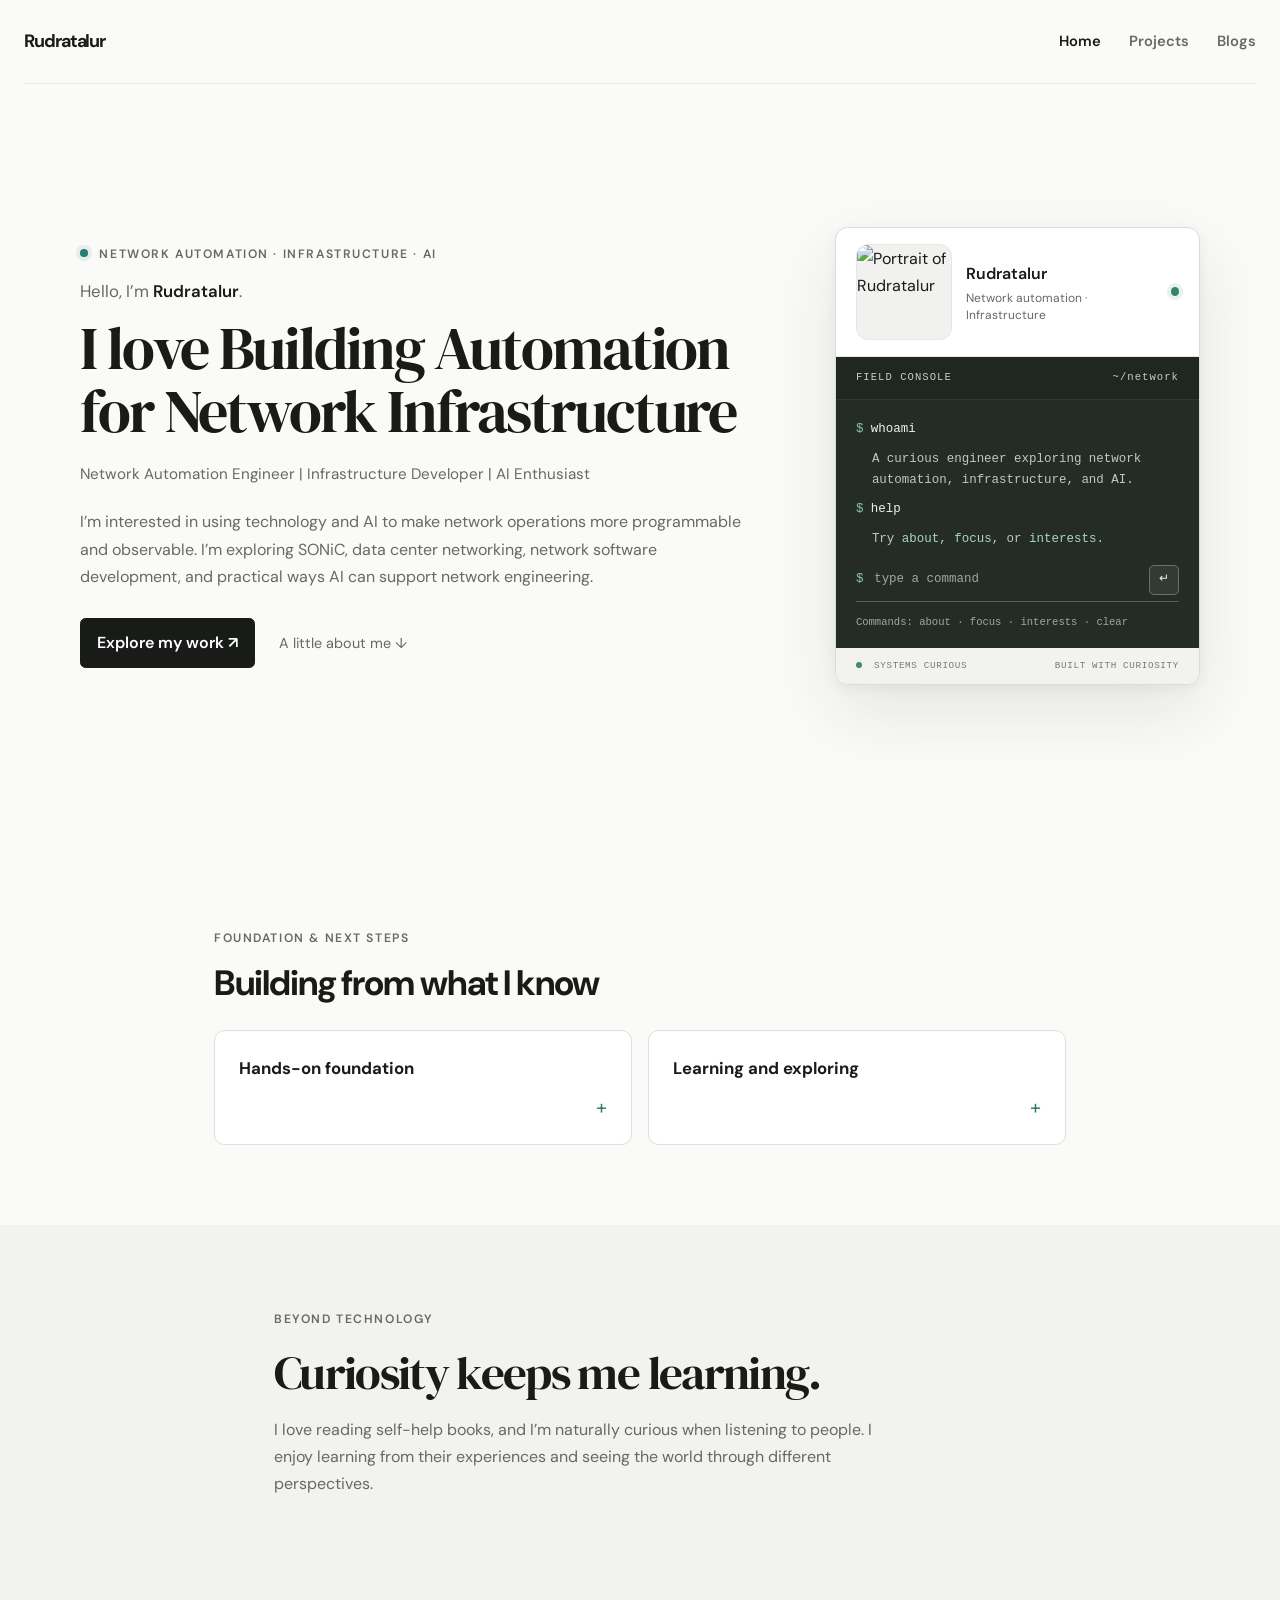
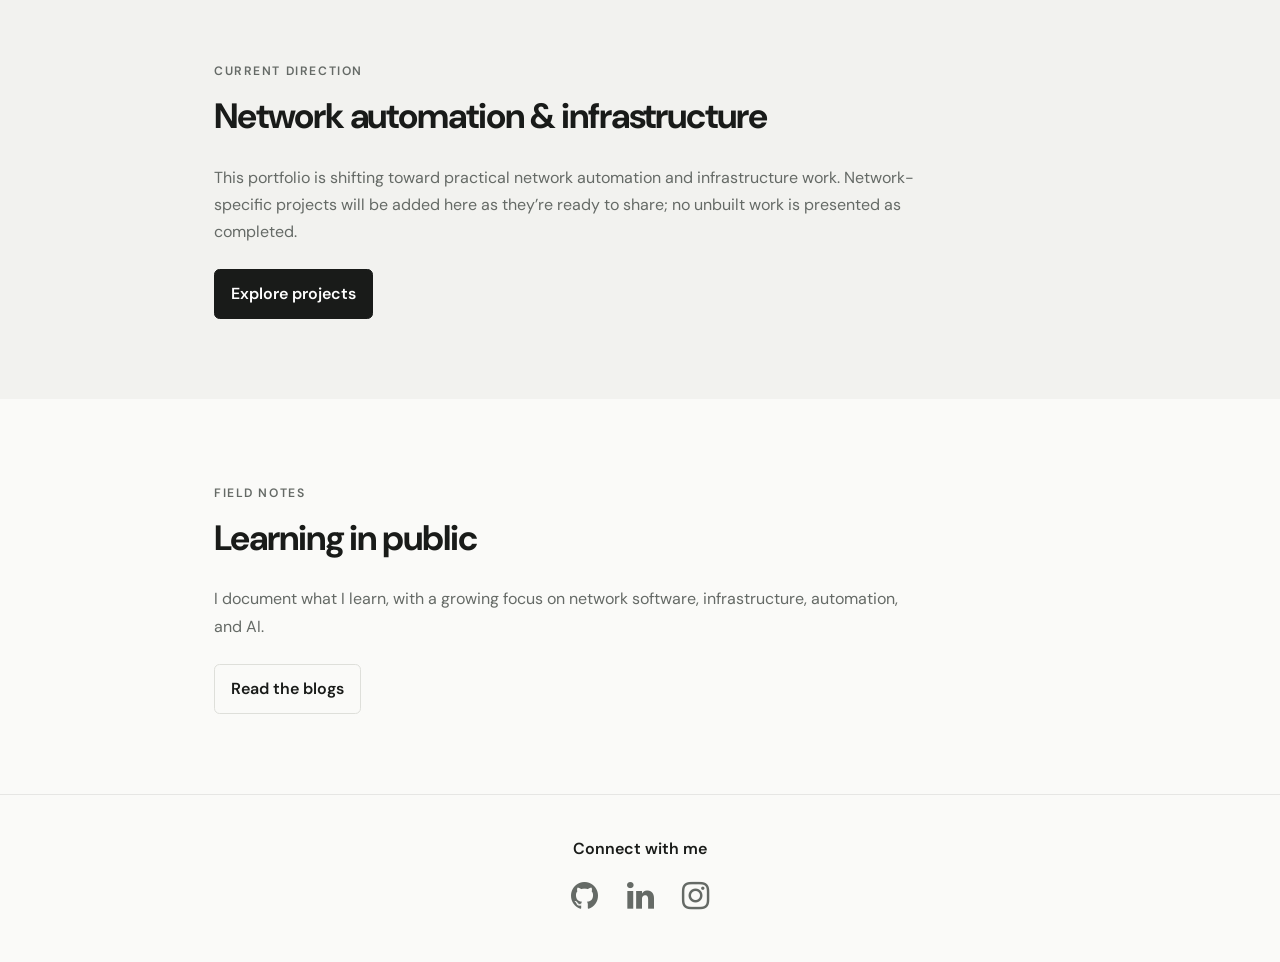
==== index.html @ c9188f0f "Refresh portfolio for network infrastructure Co-authored-by: Copilot <223556219+Copilot@users.norepl" ====
<!DOCTYPE html>
<html lang="en">
<head>
    <meta charset="UTF-8">
    <meta name="viewport" content="width=device-width, initial-scale=1.0">
    <meta name="theme-color" content="#0a0f14">
    <meta name="description" content="Rudratalur — network automation, infrastructure development, network software, and AI.">
    <title>Rudratalur | Network Automation & Infrastructure</title>
    <link href="style.css" rel="stylesheet">
    <link href="/images/fevicon.png" rel="shortcut icon" type="image/png">
    <link rel="stylesheet" href="https://cdnjs.cloudflare.com/ajax/libs/font-awesome/4.7.0/css/font-awesome.min.css">
</head>
<body>
    <a class="skip-link" href="#main-content">Skip to content</a>
    <nav class="navigation container" aria-label="Main navigation">
        <a class="nav-brand" href="/">Rudratalur</a>
        <ul class="list-non-bullet nav-pills">
            <li class="list-item-inline"><a class="link link-active" href="/" aria-current="page">Home</a></li>
            <li class="list-item-inline"><a class="link" href="/project.html">Projects</a></li>
            <li class="list-item-inline"><a class="link" href="/blogs.html">Blogs</a></li>
        </ul>
    </nav>

    <main id="main-content">
        <header class="hero hero-home">
            <div class="hero-content">
                <p class="eyebrow"><span class="status-dot" aria-hidden="true"></span> NETWORK AUTOMATION · INFRASTRUCTURE · AI</p>
                <p class="hero-greeting">Hello, I’m <span>Rudratalur</span>.</p>
                <h1 class="hero-heading">I love <span class="heading-inverted">Building Automation for Network Infrastructure</span></h1>
                <p class="hero-subtitle">Network Automation Engineer | Infrastructure Developer | AI Enthusiast</p>
                <p class="hero-intro">I’m interested in using technology and AI to make network operations more programmable and observable. I’m exploring SONiC, data center networking, network software development, and practical ways AI can support network engineering.</p>
                <div class="hero-actions">
                    <a class="link link-primary" href="/project.html">Explore my work <span aria-hidden="true">↗</span></a>
                    <a class="text-link" href="#foundation-heading">A little about me <span aria-hidden="true">↓</span></a>
                </div>
            </div>
            <div class="profile-console">
                <div class="profile-console-header">
                    <img class="profile-photo" src="images/Hero.jpg" alt="Portrait of Rudratalur" width="96" height="96" fetchpriority="high">
                    <div class="profile-console-identity">
                        <strong>Rudratalur</strong>
                        <span>Network automation · Infrastructure</span>
                    </div>
                    <span class="console-indicator" aria-label="Portfolio online"></span>
                </div>
                <div class="console-titlebar">
                    <span>FIELD CONSOLE</span>
                    <span>~/network</span>
                </div>
                <div class="console-body">
                    <div class="console-output" id="console-output" aria-live="polite" aria-relevant="additions text">
                        <p><span class="console-prompt">$</span> whoami</p>
                        <p class="console-response">A curious engineer exploring network automation, infrastructure, and AI.</p>
                        <p><span class="console-prompt">$</span> help</p>
                        <p class="console-response">Try <code>about</code>, <code>focus</code>, or <code>interests</code>.</p>
                    </div>
                    <form class="console-form" id="console-form">
                        <label class="visually-hidden" for="console-input">Enter a profile command</label>
                        <span class="console-prompt" aria-hidden="true">$</span>
                        <input id="console-input" name="command" type="text" placeholder="type a command" autocomplete="off" autocapitalize="off" spellcheck="false" aria-describedby="console-help">
                        <button type="submit" aria-label="Run command">↵</button>
                    </form>
                    <p class="console-help" id="console-help">Commands: about · focus · interests · clear</p>
                </div>
                <div class="console-footer">
                    <span><i aria-hidden="true"></i> SYSTEMS CURIOUS</span>
                    <span>BUILT WITH CURIOSITY</span>
                </div>
            </div>
        </header>

        <section class="section" aria-labelledby="foundation-heading">
            <div class="container container-wide">
                <p class="eyebrow">FOUNDATION & NEXT STEPS</p>
                <h2 id="foundation-heading" class="section-heading">Building from what I know</h2>
                <div class="info-grid">
                    <details class="info-card">
                        <summary>
                        <h3>Hands-on foundation</h3>
                        </summary>
                        <p>Python, JavaScript, HTML, CSS, Git, web hosting, and API integrations in existing projects.</p>
                    </details>
                    <details class="info-card">
                        <summary>
                        <h3>Learning and exploring</h3>
                        </summary>
                        <p>SONiC, network programmability, data center networking, observability, and AI-assisted network engineering.</p>
                    </details>
                </div>
            </div>
        </section>

        <section class="section section-muted" aria-labelledby="curiosity-heading">
            <div class="container container-wide about-note">
                <p class="eyebrow">BEYOND TECHNOLOGY</p>
                <h2 id="curiosity-heading" class="section-heading">Curiosity keeps me learning.</h2>
                <p class="section-copy">I love reading self-help books, and I’m naturally curious when listening to people. I enjoy learning from their experiences and seeing the world through different perspectives.</p>
            </div>
        </section>

        <section class="section section-muted" aria-labelledby="projects-heading">
            <div class="container container-wide">
                <p class="eyebrow">CURRENT DIRECTION</p>
                <h2 id="projects-heading" class="section-heading">Network automation & infrastructure</h2>
                <p class="section-copy">This portfolio is shifting toward practical network automation and infrastructure work. Network-specific projects will be added here as they’re ready to share; no unbuilt work is presented as completed.</p>
                <a class="link link-primary" href="/project.html">Explore projects</a>
            </div>
        </section>

        <section class="section" aria-labelledby="writing-heading">
            <div class="container container-wide">
                <p class="eyebrow">FIELD NOTES</p>
                <h2 id="writing-heading" class="section-heading">Learning in public</h2>
                <p class="section-copy">I document what I learn, with a growing focus on network software, infrastructure, automation, and AI.</p>
                <a class="link link-secondary" href="/blogs.html">Read the blogs</a>
            </div>
        </section>
    </main>

    <footer class="footer">
        <div class="footer-header">Connect with me</div>
        <ul class="link-social list-non-bullet" aria-label="Social links">
            <li class="list-item-inline">
                <a class="link" href="https://github.com/rudratalur" aria-label="GitHub">
                    <i class="fa fa-github fa-2x" aria-hidden="true"></i>
                </a>
            </li>
            <li class="list-item-inline">
                <a class="link" href="https://www.linkedin.com/in/rudraswamy-k-ab26a818b/" aria-label="LinkedIn">
                    <i class="fa fa-linkedin fa-2x" aria-hidden="true"></i>
                </a>
            </li>
            <li class="list-item-inline">
                <a class="link" href="https://www.instagram.com/rudratalur_dk/" aria-label="Instagram">
                    <i class="fa fa-instagram fa-2x" aria-hidden="true"></i>
                </a>
            </li>
        </ul>
    </footer>
    <script>
        const consoleForm = document.querySelector("#console-form");
        const consoleInput = document.querySelector("#console-input");
        const consoleOutput = document.querySelector("#console-output");
        const consoleCommands = {
            about: "I’m Rudratalur — an infrastructure developer interested in network automation and AI.",
            focus: "Exploring SONiC, data center networking, network software, observability, and AI-assisted engineering.",
            interests: "I love reading self-help books and learning from people by listening to their experiences."
        };

        consoleForm.addEventListener("submit", (event) => {
            event.preventDefault();
            const command = consoleInput.value.trim().toLowerCase();
            if (!command) return;

            if (command === "clear") {
                consoleOutput.replaceChildren();
                consoleInput.value = "";
                return;
            }

            const commandLine = document.createElement("p");
            const prompt = document.createElement("span");
            prompt.className = "console-prompt";
            prompt.textContent = "$ ";
            commandLine.append(prompt, document.createTextNode(command));
            consoleOutput.append(commandLine);

            const response = document.createElement("p");
            response.className = "console-response";
            response.textContent = consoleCommands[command] || "Command not found. Try: about, focus, interests, clear.";
            consoleOutput.append(response);
            consoleInput.value = "";
            consoleOutput.scrollTop = consoleOutput.scrollHeight;
            consoleInput.focus();
        });
    </script>
</body>
</html>
---- style.css ----
@import url('https://fonts.googleapis.com/css2?family=DM+Sans:wght@400;500;600;700&family=DM+Serif+Display&display=swap');

:root {
    color-scheme: light;
    --background: #fafaf8;
    --surface: #f2f2ef;
    --surface-raised: #ffffff;
    --text: #191b19;
    --muted: #656a66;
    --accent: #287c70;
    --accent-strong: #287c70;
    --border: #dedfda;
}

* {
    box-sizing: border-box;
}

html {
    scroll-behavior: smooth;
}

body {
    margin: 0;
    background: var(--background);
    color: var(--text);
    font-family: 'DM Sans', sans-serif;
    font-size: 1rem;
    line-height: 1.7;
}

a {
    color: var(--accent);
}

a:hover {
    color: #14584f;
}

a:focus-visible {
    outline: 2px solid var(--accent);
    outline-offset: 4px;
    border-radius: 3px;
}

.skip-link {
    position: absolute;
    top: -4rem;
    left: 1rem;
    z-index: 2;
    padding: 0.65rem 1rem;
    border-radius: 0.4rem;
    background: var(--text);
    color: #fff;
}

.skip-link:focus {
    top: 1rem;
}

.container {
    padding-right: 1.5rem;
    padding-left: 1.5rem;
}

.container-center {
    max-width: 680px;
    margin: 0 auto;
}

.container-wide {
    width: min(100%, 900px);
    margin: 0 auto;
}

.navigation {
    display: flex;
    align-items: center;
    justify-content: space-between;
    gap: 1rem;
    width: min(100% - 3rem, 1240px);
    min-height: 84px;
    margin: 0 auto;
    padding-right: 0;
    padding-left: 0;
    border-bottom: 1px solid rgb(25 27 25 / 9%);
}

.navigation .nav-brand {
    color: var(--text);
    font-size: 1.12rem;
    font-weight: 700;
    letter-spacing: -0.06em;
    text-decoration: none;
    white-space: nowrap;
}

.nav-pills,
.list-non-bullet {
    margin: 0;
    padding: 0;
    list-style: none;
}

.nav-pills {
    display: flex;
    flex-wrap: wrap;
    justify-content: flex-end;
    gap: 0.35rem 1.75rem;
}

.list-item-inline {
    display: inline;
}

.navigation .link {
    display: inline-block;
    padding: 0.45rem 0;
    color: var(--muted);
    font-size: 0.92rem;
    text-decoration: none;
}

.navigation .link:hover,
.navigation .link-active {
    color: var(--text);
}

.navigation .link-active {
    font-weight: 600;
}

.hero {
    width: min(100% - 3rem, 880px);
    margin: 0 auto;
    padding: 5rem 0 4.5rem;
    text-align: center;
}

.hero-home {
    display: grid;
    grid-template-columns: minmax(0, 1.3fr) minmax(250px, 0.7fr);
    align-items: center;
    gap: clamp(2rem, 6vw, 5rem);
    width: min(100% - 3rem, 1120px);
    min-height: min(760px, calc(100svh - 76px));
    padding: 4rem 0 5rem;
    text-align: left;
}

.hero-home .hero-heading {
    margin: 0;
    font-family: 'DM Serif Display', Georgia, serif;
    font-size: clamp(3rem, 4.7vw, 4.5rem);
    font-weight: 400;
    letter-spacing: -0.035em;
    line-height: 1.04;
}

.hero-greeting {
    margin: 0 0 0.75rem;
    color: var(--muted);
    font-size: 1.05rem;
}

.hero-greeting span {
    color: var(--text);
    font-weight: 600;
}

.hero-home .hero-subtitle {
    font-size: 0.95rem;
    line-height: 1.7;
}

.hero-home .hero-intro {
    margin-left: 0;
}

.status-dot {
    display: inline-block;
    width: 0.48rem;
    height: 0.48rem;
    margin-right: 0.45rem;
    border-radius: 50%;
    background: var(--accent);
    box-shadow: 0 0 0 4px rgb(40 124 112 / 10%);
    vertical-align: 0.08rem;
    animation: status-glow 2.4s ease-in-out infinite;
}

.hero-actions {
    display: flex;
    flex-wrap: wrap;
    align-items: center;
    gap: 1rem 1.5rem;
    margin-top: 1.75rem;
}

.text-link {
    color: var(--muted);
    font-size: 0.9rem;
    text-decoration: none;
    text-underline-offset: 4px;
}

.text-link:hover {
    color: var(--text);
    text-decoration: underline;
}

.profile-console {
    width: min(100%, 440px);
    justify-self: end;
    overflow: hidden;
    border: 1px solid #d8ddd7;
    border-radius: 0.8rem;
    background: #fff;
    box-shadow: 0 26px 70px rgb(35 53 43 / 10%), 0 4px 12px rgb(35 53 43 / 5%);
    transition: box-shadow 250ms ease, transform 250ms ease;
}

.profile-console:hover {
    box-shadow: 0 32px 80px rgb(35 53 43 / 14%), 0 4px 12px rgb(35 53 43 / 5%);
    transform: translateY(-3px);
}

.profile-console-header {
    display: flex;
    align-items: center;
    gap: 0.9rem;
    min-height: 98px;
    padding: 1rem 1.25rem;
    border-bottom: 1px solid #e7e9e5;
}

.profile-photo {
    flex: 0 0 auto;
    width: 96px;
    height: 96px;
    border: 1px solid #e5e8e3;
    border-radius: 0.75rem;
    background: #f1f2ef;
    object-fit: cover;
    object-position: center 35%;
}

.profile-console-identity {
    display: grid;
    gap: 0.15rem;
    min-width: 0;
}

.profile-console-identity strong {
    font-size: 1rem;
    font-weight: 600;
}

.profile-console-identity span {
    color: var(--muted);
    font-size: 0.75rem;
    line-height: 1.4;
}

.console-indicator {
    width: 0.55rem;
    height: 0.55rem;
    margin-left: auto;
    border-radius: 50%;
    background: #31856d;
    box-shadow: 0 0 0 4px rgb(49 133 109 / 11%);
}

.console-titlebar {
    display: flex;
    justify-content: space-between;
    padding: 0.75rem 1.25rem;
    border-bottom: 1px solid rgb(255 255 255 / 8%);
    background: #202622;
    color: #c3ccc5;
    font-family: ui-monospace, SFMono-Regular, Menlo, Consolas, monospace;
    font-size: 0.66rem;
    letter-spacing: 0.1em;
}

.console-body {
    padding: 1.2rem 1.25rem 1rem;
    background: #252c27;
    color: #edf2ed;
    font-family: ui-monospace, SFMono-Regular, Menlo, Consolas, monospace;
    font-size: 0.78rem;
}

.console-output {
    max-height: 190px;
    overflow-y: auto;
    scrollbar-color: #63766a transparent;
    scrollbar-width: thin;
}

.console-output p {
    margin: 0 0 0.55rem;
    overflow-wrap: anywhere;
}

.console-prompt {
    color: #86c6a4;
}

.console-response {
    padding-left: 1rem;
    color: #bfc9c1;
    line-height: 1.65;
}

.console-response code {
    color: #a9d8b9;
}

.console-form {
    display: flex;
    align-items: center;
    gap: 0.55rem;
    min-height: 44px;
    border-bottom: 1px solid #526057;
}

.console-form input {
    flex: 1;
    min-width: 0;
    border: 0;
    outline: 0;
    background: transparent;
    color: #f3f5f2;
    font: inherit;
}

.console-form input::placeholder {
    color: #9da99f;
}

.console-form:focus-within {
    border-color: #a9d8b9;
}

.console-form button {
    width: 30px;
    height: 30px;
    border: 1px solid #65736a;
    border-radius: 0.3rem;
    background: #313b34;
    color: #e8f2e9;
    cursor: pointer;
    font: inherit;
    transition: background-color 150ms ease, border-color 150ms ease;
}

.console-form button:hover,
.console-form button:focus-visible {
    border-color: #a9d8b9;
    background: #3a4b3e;
}

.console-help {
    margin: 0.7rem 0 0;
    color: #9da99f;
    font-size: 0.66rem;
}

.console-footer {
    display: flex;
    justify-content: space-between;
    gap: 0.5rem;
    padding: 0.65rem 1.25rem;
    background: #f2f3f0;
    color: #737b74;
    font-family: ui-monospace, SFMono-Regular, Menlo, Consolas, monospace;
    font-size: 0.58rem;
    letter-spacing: 0.07em;
}

.console-footer i {
    display: inline-block;
    width: 0.4rem;
    height: 0.4rem;
    margin-right: 0.35rem;
    border-radius: 50%;
    background: #43886c;
}

.visually-hidden {
    position: absolute;
    width: 1px;
    height: 1px;
    overflow: hidden;
    clip: rect(0, 0, 0, 0);
    white-space: nowrap;
    clip-path: inset(50%);
}

@keyframes status-glow {
    50% {
        opacity: 0.55;
    }
}

.eyebrow {
    margin: 0 0 0.75rem;
    color: var(--muted);
    font-size: 0.76rem;
    font-weight: 600;
    letter-spacing: 0.13em;
}

.hero-heading {
    max-width: 820px;
    margin: 0 auto;
    color: var(--text);
    font-size: clamp(2.1rem, 4.2vw, 3.65rem);
    font-weight: 400;
    letter-spacing: -0.045em;
    line-height: 1.15;
}

.heading-inverted {
    color: var(--text);
}

.hero-subtitle {
    margin: 1.25rem 0 0;
    color: var(--muted);
    font-size: clamp(0.98rem, 2.4vw, 1.15rem);
}

.hero-intro {
    max-width: 690px;
    margin: 1.25rem auto 0;
    color: var(--muted);
}

.section {
    padding: 5rem 1.5rem;
}

.section-muted,
.ow {
    background: var(--surface);
}

.section-muted .container-wide,
.section > .container-wide {
    padding-top: 0.25rem;
}

.section-heading {
    margin: 0 0 1.5rem;
    font-size: clamp(1.65rem, 3vw, 2.2rem);
    letter-spacing: -0.03em;
    line-height: 1.3;
}

.section-copy {
    max-width: 700px;
    margin: 0 0 1.5rem;
    color: var(--muted);
}

.about-note {
    max-width: 780px;
}

.about-note .section-heading {
    margin-bottom: 0.75rem;
    font-family: 'DM Serif Display', Georgia, serif;
    font-size: clamp(2rem, 3.7vw, 3.2rem);
    font-weight: 400;
    letter-spacing: -0.035em;
}

.about-note .section-copy {
    max-width: 620px;
    margin-bottom: 0;
}

.info-grid {
    display: grid;
    grid-template-columns: repeat(2, minmax(0, 1fr));
    gap: 1rem;
}

.info-card {
    padding: 1.4rem 1.5rem;
    border: 1px solid var(--border);
    border-radius: 0.65rem;
    background: var(--surface-raised);
    transition: border-color 180ms ease, box-shadow 180ms ease, transform 180ms ease;
}

.info-card:hover,
.info-card[open] {
    border-color: rgb(40 124 112 / 45%);
    box-shadow: 0 12px 28px rgb(25 27 25 / 5%);
}

.info-card[open] {
    transform: translateY(-2px);
}

.info-card h3 {
    margin: 0 0 0.6rem;
    font-size: 1.05rem;
}

.info-card summary {
    cursor: pointer;
    list-style: none;
}

.info-card summary::-webkit-details-marker {
    display: none;
}

.info-card summary::after {
    float: right;
    margin-left: 0.75rem;
    color: var(--accent);
    content: "+";
    font-size: 1.25rem;
    line-height: 1.5;
    transition: transform 180ms ease;
}

.info-card[open] summary::after {
    transform: rotate(45deg);
}

.info-card summary:focus-visible {
    outline: 2px solid var(--accent);
    outline-offset: 5px;
}

.info-card p {
    margin: 0.75rem 0 0;
    color: var(--muted);
}

.link {
    display: inline-block;
    padding: 0.65rem 1rem;
    border-radius: 0.35rem;
    font-weight: 600;
    text-decoration: none;
    transition: background-color 150ms ease, border-color 150ms ease;
}

.link-primary {
    border: 1px solid var(--text);
    background: var(--text);
    color: #fff;
    transition: transform 180ms ease, background-color 180ms ease, box-shadow 180ms ease;
}

.link-primary:hover {
    border-color: #343834;
    background: #343834;
    color: #fff;
    box-shadow: 0 8px 20px rgb(25 27 25 / 13%);
    transform: translateY(-2px);
}

.link-secondary {
    border: 1px solid var(--border);
    background: transparent;
    color: var(--text);
}

.link-secondary:hover {
    border-color: var(--text);
    color: var(--text);
}

.section > .container-center {
    padding: 1.75rem;
    border: 1px solid var(--border);
    border-radius: 0.65rem;
    background: var(--surface-raised);
    transition: border-color 180ms ease, transform 180ms ease;
}

.section > .container-center:hover {
    border-color: rgb(40 124 112 / 35%);
    box-shadow: 0 12px 28px rgb(25 27 25 / 5%);
    transform: translateY(-3px);
}

.section > .container-center h2,
.section > .container-center h3 {
    margin: 0 0 0.5rem;
    font-size: 1.4rem;
    line-height: 1.35;
}

.section > .container-center p {
    color: var(--muted);
}

.section > .container-center small {
    color: var(--muted);
}

.section > .container-center .link {
    margin: 0.25rem 0.4rem 0.25rem 0;
}

.footer {
    padding: 2.5rem 1rem;
    border-top: 1px solid rgb(25 27 25 / 9%);
    text-align: center;
}

.footer-header {
    margin-bottom: 0.75rem;
    font-weight: 600;
}

.link-social {
    display: flex;
    justify-content: center;
    gap: 1rem;
}

.footer .link {
    padding: 0.4rem;
    color: var(--muted);
}

.footer .link:hover {
    color: var(--text);
}

@media (max-width: 600px) {
    .navigation {
        align-items: flex-start;
        flex-direction: column;
        gap: 0.35rem;
        padding-top: 1rem;
        padding-bottom: 0.75rem;
    }

    .navigation.container {
        width: calc(100% - 2.5rem);
    }

    .nav-pills {
        justify-content: flex-start;
        gap: 0.25rem 1rem;
    }

    .hero {
        padding: 3.5rem 0;
    }

    .hero-home {
        grid-template-columns: 1fr;
        gap: 1rem;
        min-height: auto;
        padding: 3.5rem 0 2.5rem;
        text-align: center;
    }

    .hero-home .eyebrow {
        font-size: 0.68rem;
    }

    .hero-home .hero-heading {
        font-size: clamp(2.8rem, 10vw, 3.5rem);
    }

    .hero-home .hero-intro {
        margin-right: auto;
        margin-left: auto;
    }

    .hero-actions {
        justify-content: center;
    }

    .profile-console {
        width: min(100%, 440px);
        justify-self: center;
        margin-top: 0.5rem;
    }

    .console-footer {
        font-size: 0.52rem;
    }

    .profile-photo {
        width: 76px;
        height: 76px;
    }

    .section {
        padding: 3rem 1.25rem;
    }

    .info-grid {
        grid-template-columns: 1fr;
    }
}

@media (prefers-reduced-motion: reduce) {
    html {
        scroll-behavior: auto;
    }

    *,
    *::before,
    *::after {
        animation-duration: 0.01ms !important;
        animation-iteration-count: 1 !important;
        transition-duration: 0.01ms !important;
    }
}
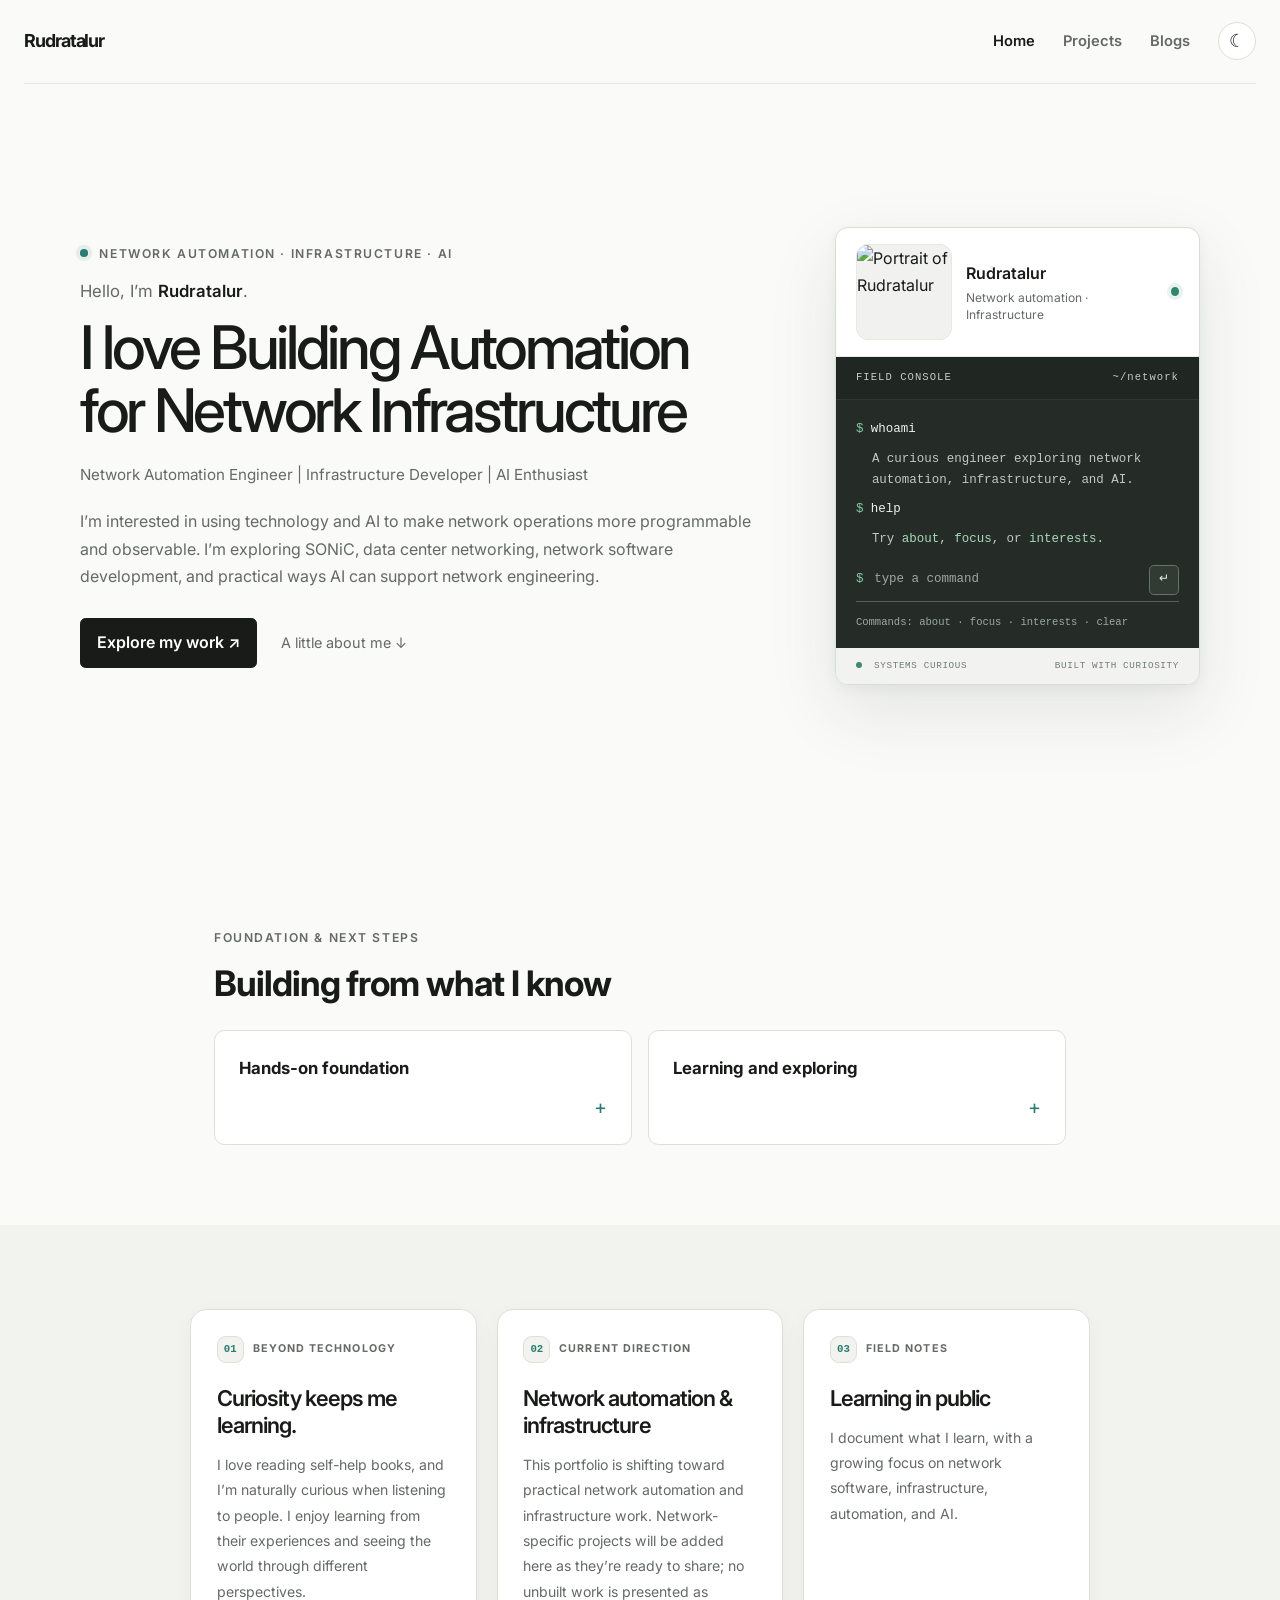
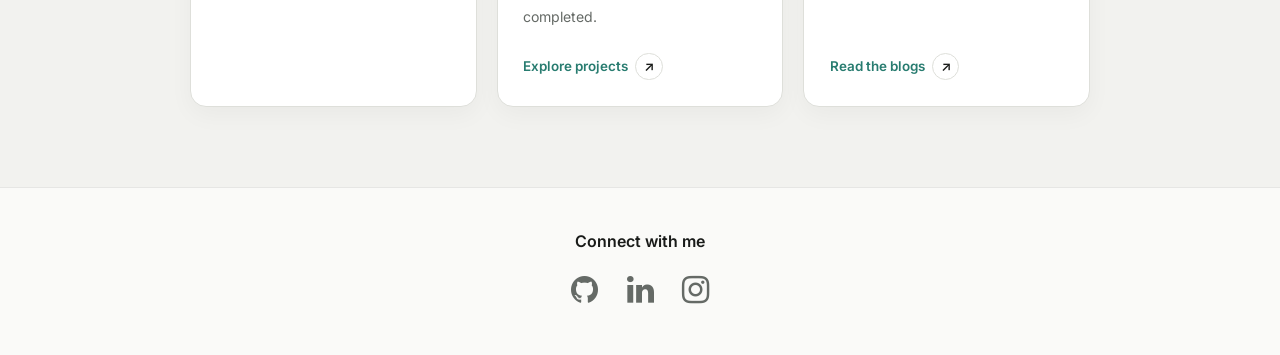
==== commit e7f79ead: "Refresh portfolio design and add theme toggle Co-authored-by: Copilot <223556219+Copilot@users.norep" ====
--- a/index.html
+++ b/index.html
@@ -6,6 +6,7 @@
     <meta name="theme-color" content="#0a0f14">
     <meta name="description" content="Rudratalur — network automation, infrastructure development, network software, and AI.">
     <title>Rudratalur | Network Automation & Infrastructure</title>
+    <script src="theme.js"></script>
     <link href="style.css" rel="stylesheet">
     <link href="/images/fevicon.png" rel="shortcut icon" type="image/png">
     <link rel="stylesheet" href="https://cdnjs.cloudflare.com/ajax/libs/font-awesome/4.7.0/css/font-awesome.min.css">
@@ -18,6 +19,11 @@
             <li class="list-item-inline"><a class="link link-active" href="/" aria-current="page">Home</a></li>
             <li class="list-item-inline"><a class="link" href="/project.html">Projects</a></li>
             <li class="list-item-inline"><a class="link" href="/blogs.html">Blogs</a></li>
+            <li class="list-item-inline">
+                <button class="theme-toggle" id="theme-toggle" type="button" aria-label="Switch to dark theme" aria-pressed="false" title="Switch theme">
+                    <span class="theme-toggle-icon" aria-hidden="true">☾</span>
+                </button>
+            </li>
         </ul>
     </nav>
 
@@ -90,29 +96,25 @@
             </div>
         </section>
 
-        <section class="section section-muted" aria-labelledby="curiosity-heading">
-            <div class="container container-wide about-note">
-                <p class="eyebrow">BEYOND TECHNOLOGY</p>
-                <h2 id="curiosity-heading" class="section-heading">Curiosity keeps me learning.</h2>
-                <p class="section-copy">I love reading self-help books, and I’m naturally curious when listening to people. I enjoy learning from their experiences and seeing the world through different perspectives.</p>
-            </div>
-        </section>
-
-        <section class="section section-muted" aria-labelledby="projects-heading">
-            <div class="container container-wide">
-                <p class="eyebrow">CURRENT DIRECTION</p>
-                <h2 id="projects-heading" class="section-heading">Network automation & infrastructure</h2>
-                <p class="section-copy">This portfolio is shifting toward practical network automation and infrastructure work. Network-specific projects will be added here as they’re ready to share; no unbuilt work is presented as completed.</p>
-                <a class="link link-primary" href="/project.html">Explore projects</a>
-            </div>
-        </section>
-
-        <section class="section" aria-labelledby="writing-heading">
-            <div class="container container-wide">
-                <p class="eyebrow">FIELD NOTES</p>
-                <h2 id="writing-heading" class="section-heading">Learning in public</h2>
-                <p class="section-copy">I document what I learn, with a growing focus on network software, infrastructure, automation, and AI.</p>
-                <a class="link link-secondary" href="/blogs.html">Read the blogs</a>
+        <section class="section highlights" aria-label="More about me">
+            <div class="container-wide highlights-grid">
+                <article class="highlight-card">
+                    <p class="eyebrow"><span>01</span> Beyond technology</p>
+                    <h2 id="curiosity-heading">Curiosity keeps me learning.</h2>
+                    <p>I love reading self-help books, and I’m naturally curious when listening to people. I enjoy learning from their experiences and seeing the world through different perspectives.</p>
+                </article>
+                <article class="highlight-card">
+                    <p class="eyebrow"><span>02</span> Current direction</p>
+                    <h2 id="projects-heading">Network automation & infrastructure</h2>
+                    <p>This portfolio is shifting toward practical network automation and infrastructure work. Network-specific projects will be added here as they’re ready to share; no unbuilt work is presented as completed.</p>
+                    <a class="highlight-link" href="/project.html">Explore projects <span aria-hidden="true">↗</span></a>
+                </article>
+                <article class="highlight-card">
+                    <p class="eyebrow"><span>03</span> Field notes</p>
+                    <h2 id="writing-heading">Learning in public</h2>
+                    <p>I document what I learn, with a growing focus on network software, infrastructure, automation, and AI.</p>
+                    <a class="highlight-link" href="/blogs.html">Read the blogs <span aria-hidden="true">↗</span></a>
+                </article>
             </div>
         </section>
     </main>
@@ -173,6 +175,7 @@
             consoleOutput.scrollTop = consoleOutput.scrollHeight;
             consoleInput.focus();
         });
+
     </script>
 </body>
 </html>
--- a/style.css
+++ b/style.css
@@ -1,4 +1,4 @@
-@import url('https://fonts.googleapis.com/css2?family=DM+Sans:wght@400;500;600;700&family=DM+Serif+Display&display=swap');
+@import url('https://fonts.googleapis.com/css2?family=Inter:wght@400;500;600;700&display=swap');
 
 :root {
     color-scheme: light;
@@ -9,7 +9,49 @@
     --muted: #656a66;
     --accent: #287c70;
     --accent-strong: #287c70;
+    --accent-hover: #14584f;
     --border: #dedfda;
+    --nav-border: rgb(25 27 25 / 9%);
+    --button-text: #ffffff;
+    --button-hover: #343834;
+}
+
+:root[data-theme="dark"] {
+    color-scheme: dark;
+    --background: #0d0f12;
+    --surface: #111419;
+    --surface-raised: #15191f;
+    --text: #f1f3f6;
+    --muted: #a0a6b0;
+    --accent: #b7c9e5;
+    --accent-strong: #b7c9e5;
+    --accent-hover: #dce6f5;
+    --border: #292e36;
+    --nav-border: rgb(241 243 246 / 12%);
+    --button-text: #101216;
+    --button-hover: #dce6f5;
+}
+
+:root[data-theme="dark"] body {
+    background:
+        radial-gradient(ellipse at 50% -30%, rgb(183 201 229 / 7%), transparent 65%),
+        var(--background);
+    transition: background-color 180ms ease, color 180ms ease;
+}
+
+:root[data-theme="dark"] .theme-toggle {
+    border-color: var(--border);
+    background: var(--surface-raised);
+}
+
+:root[data-theme="dark"] .theme-toggle:hover {
+    border-color: #596477;
+    background: #1b2028;
+}
+
+:root[data-theme="dark"] .status-dot {
+    background: var(--accent);
+    box-shadow: 0 0 0 4px rgb(183 201 229 / 10%);
 }
 
 * {
@@ -24,7 +66,7 @@
     margin: 0;
     background: var(--background);
     color: var(--text);
-    font-family: 'DM Sans', sans-serif;
+    font-family: 'Inter', -apple-system, BlinkMacSystemFont, 'Segoe UI', sans-serif;
     font-size: 1rem;
     line-height: 1.7;
 }
@@ -34,7 +76,7 @@
 }
 
 a:hover {
-    color: #14584f;
+    color: var(--accent-hover);
 }
 
 a:focus-visible {
@@ -83,7 +125,7 @@
     margin: 0 auto;
     padding-right: 0;
     padding-left: 0;
-    border-bottom: 1px solid rgb(25 27 25 / 9%);
+    border-bottom: 1px solid var(--nav-border);
 }
 
 .navigation .nav-brand {
@@ -128,6 +170,38 @@
 
 .navigation .link-active {
     font-weight: 600;
+}
+
+.theme-toggle {
+    display: inline-grid;
+    width: 38px;
+    height: 38px;
+    place-items: center;
+    padding: 0;
+    border: 1px solid var(--border);
+    border-radius: 50%;
+    background: var(--surface-raised);
+    color: var(--text);
+    cursor: pointer;
+    font: inherit;
+    font-size: 0.82rem;
+    line-height: 1;
+    transition: background-color 150ms ease, border-color 150ms ease;
+}
+
+.theme-toggle:hover {
+    border-color: var(--accent);
+    background: var(--surface);
+}
+
+.theme-toggle:focus-visible {
+    outline: 2px solid var(--accent);
+    outline-offset: 3px;
+}
+
+.theme-toggle-icon {
+    font-size: 1.1rem;
+    line-height: 1;
 }
 
 .hero {
@@ -150,10 +224,9 @@
 
 .hero-home .hero-heading {
     margin: 0;
-    font-family: 'DM Serif Display', Georgia, serif;
     font-size: clamp(3rem, 4.7vw, 4.5rem);
-    font-weight: 400;
-    letter-spacing: -0.035em;
+    font-weight: 500;
+    letter-spacing: -0.055em;
     line-height: 1.04;
 }
 
@@ -220,6 +293,69 @@
     transition: box-shadow 250ms ease, transform 250ms ease;
 }
 
+:root[data-theme="dark"] .profile-console {
+    border-color: var(--border);
+    background: var(--surface-raised);
+    box-shadow: 0 24px 64px rgb(0 0 0 / 26%), 0 1px 2px rgb(255 255 255 / 3%);
+}
+
+:root[data-theme="dark"] .profile-console:hover {
+    box-shadow: 0 28px 72px rgb(0 0 0 / 34%), 0 1px 2px rgb(255 255 255 / 4%);
+}
+
+:root[data-theme="dark"] .profile-console-header {
+    border-bottom-color: var(--border);
+}
+
+:root[data-theme="dark"] .profile-photo {
+    border-color: var(--border);
+    background: var(--surface);
+}
+
+:root[data-theme="dark"] .console-titlebar {
+    border-bottom-color: var(--border);
+    background: #101216;
+    color: #a0a6b0;
+}
+
+:root[data-theme="dark"] .console-body {
+    background: #15191f;
+    color: #e5e8ed;
+}
+
+:root[data-theme="dark"] .console-prompt,
+:root[data-theme="dark"] .console-response code {
+    color: #c5d4ea;
+}
+
+:root[data-theme="dark"] .console-response {
+    color: #a0a6b0;
+}
+
+:root[data-theme="dark"] .console-form {
+    border-bottom-color: #39414d;
+}
+
+:root[data-theme="dark"] .console-form:focus-within {
+    border-color: #b7c9e5;
+}
+
+:root[data-theme="dark"] .console-form button {
+    border-color: #39414d;
+    background: #20252d;
+    color: #e5e8ed;
+}
+
+:root[data-theme="dark"] .console-form button:hover,
+:root[data-theme="dark"] .console-form button:focus-visible {
+    border-color: #8798b2;
+    background: #292f39;
+}
+
+:root[data-theme="dark"] .console-help {
+    color: #929aa6;
+}
+
 .profile-console:hover {
     box-shadow: 0 32px 80px rgb(35 53 43 / 14%), 0 4px 12px rgb(35 53 43 / 5%);
     transform: translateY(-3px);
@@ -465,21 +601,106 @@
     color: var(--muted);
 }
 
-.about-note {
-    max-width: 780px;
-}
-
-.about-note .section-heading {
-    margin-bottom: 0.75rem;
-    font-family: 'DM Serif Display', Georgia, serif;
-    font-size: clamp(2rem, 3.7vw, 3.2rem);
-    font-weight: 400;
-    letter-spacing: -0.035em;
-}
-
-.about-note .section-copy {
-    max-width: 620px;
-    margin-bottom: 0;
+.highlights {
+    background: var(--surface);
+}
+
+.highlights-grid {
+    display: grid;
+    grid-template-columns: repeat(3, minmax(0, 1fr));
+    gap: 1.25rem;
+}
+
+.highlight-card {
+    display: flex;
+    flex-direction: column;
+    align-items: flex-start;
+    min-width: 0;
+    min-height: 300px;
+    padding: 1.6rem;
+    border: 1px solid var(--border);
+    border-radius: 1rem;
+    background: var(--surface-raised);
+    box-shadow: 0 8px 24px rgb(25 27 25 / 4%);
+    transition: border-color 180ms ease, box-shadow 180ms ease, transform 180ms ease;
+}
+
+.highlight-card:hover {
+    border-color: color-mix(in srgb, var(--accent) 38%, var(--border));
+    box-shadow: 0 16px 36px rgb(25 27 25 / 8%);
+    transform: translateY(-3px);
+}
+
+.highlight-card .eyebrow {
+    display: flex;
+    align-items: center;
+    gap: 0.55rem;
+    margin: 0 0 1.35rem;
+    font-size: 0.67rem;
+    font-weight: 700;
+    letter-spacing: 0.1em;
+    text-transform: uppercase;
+}
+
+.highlight-card .eyebrow span {
+    display: inline-grid;
+    width: 1.7rem;
+    height: 1.7rem;
+    place-items: center;
+    border: 1px solid var(--border);
+    border-radius: 0.55rem;
+    background: var(--surface);
+    color: var(--accent);
+    font-family: ui-monospace, SFMono-Regular, Menlo, Consolas, monospace;
+    letter-spacing: 0;
+}
+
+.highlight-card h2 {
+    margin: 0 0 0.8rem;
+    font-size: clamp(1.3rem, 1.7vw, 1.55rem);
+    font-weight: 600;
+    letter-spacing: -0.045em;
+    line-height: 1.25;
+}
+
+.highlight-card > p:not(.eyebrow) {
+    margin: 0 0 1.5rem;
+    color: var(--muted);
+    font-size: 0.88rem;
+    line-height: 1.8;
+}
+
+.highlight-link {
+    display: inline-flex;
+    align-items: center;
+    justify-content: space-between;
+    gap: 0.45rem;
+    margin-top: auto;
+    color: var(--accent);
+    font-size: 0.84rem;
+    font-weight: 600;
+    text-decoration: none;
+}
+
+.highlight-link span {
+    display: inline-grid;
+    width: 1.7rem;
+    height: 1.7rem;
+    place-items: center;
+    border: 1px solid var(--border);
+    border-radius: 50%;
+    color: var(--text);
+    transition: background-color 150ms ease, border-color 150ms ease, transform 150ms ease;
+}
+
+.highlight-link:hover {
+    color: var(--accent-hover);
+}
+
+.highlight-link:hover span {
+    border-color: var(--accent);
+    background: var(--surface);
+    transform: translate(2px, -2px);
 }
 
 .info-grid {
@@ -504,6 +725,12 @@
 
 .info-card[open] {
     transform: translateY(-2px);
+}
+
+:root[data-theme="dark"] .info-card:hover,
+:root[data-theme="dark"] .info-card[open] {
+    border-color: #596477;
+    box-shadow: 0 12px 28px rgb(0 0 0 / 18%);
 }
 
 .info-card h3 {
@@ -556,16 +783,20 @@
 .link-primary {
     border: 1px solid var(--text);
     background: var(--text);
-    color: #fff;
+    color: var(--button-text);
     transition: transform 180ms ease, background-color 180ms ease, box-shadow 180ms ease;
 }
 
 .link-primary:hover {
-    border-color: #343834;
-    background: #343834;
-    color: #fff;
+    border-color: var(--button-hover);
+    background: var(--button-hover);
+    color: var(--button-text);
     box-shadow: 0 8px 20px rgb(25 27 25 / 13%);
     transform: translateY(-2px);
+}
+
+:root[data-theme="dark"] .link-primary:hover {
+    box-shadow: 0 8px 24px rgb(0 0 0 / 28%);
 }
 
 .link-secondary {
@@ -593,6 +824,11 @@
     transform: translateY(-3px);
 }
 
+:root[data-theme="dark"] .section > .container-center:hover {
+    border-color: #596477;
+    box-shadow: 0 12px 28px rgb(0 0 0 / 18%);
+}
+
 .section > .container-center h2,
 .section > .container-center h3 {
     margin: 0 0 0.5rem;
@@ -614,7 +850,7 @@
 
 .footer {
     padding: 2.5rem 1rem;
-    border-top: 1px solid rgb(25 27 25 / 9%);
+    border-top: 1px solid var(--nav-border);
     text-align: center;
 }
 
@@ -636,6 +872,15 @@
 
 .footer .link:hover {
     color: var(--text);
+}
+
+:root[data-theme="dark"] .console-footer {
+    background: #111419;
+    color: #929aa6;
+}
+
+:root[data-theme="dark"] .console-footer i {
+    background: #b7c9e5;
 }
 
 @media (max-width: 600px) {
@@ -704,8 +949,29 @@
         padding: 3rem 1.25rem;
     }
 
+    .highlights-grid {
+        grid-template-columns: 1fr;
+        gap: 2rem;
+    }
+
+    .highlight-card {
+        min-height: 0;
+        padding: 1.4rem;
+    }
+
     .info-grid {
         grid-template-columns: 1fr;
+    }
+}
+
+@media (min-width: 601px) and (max-width: 850px) {
+    .highlights-grid {
+        grid-template-columns: repeat(2, minmax(0, 1fr));
+    }
+
+    .highlight-card:last-child {
+        grid-column: 1 / -1;
+        min-height: 240px;
     }
 }
 
